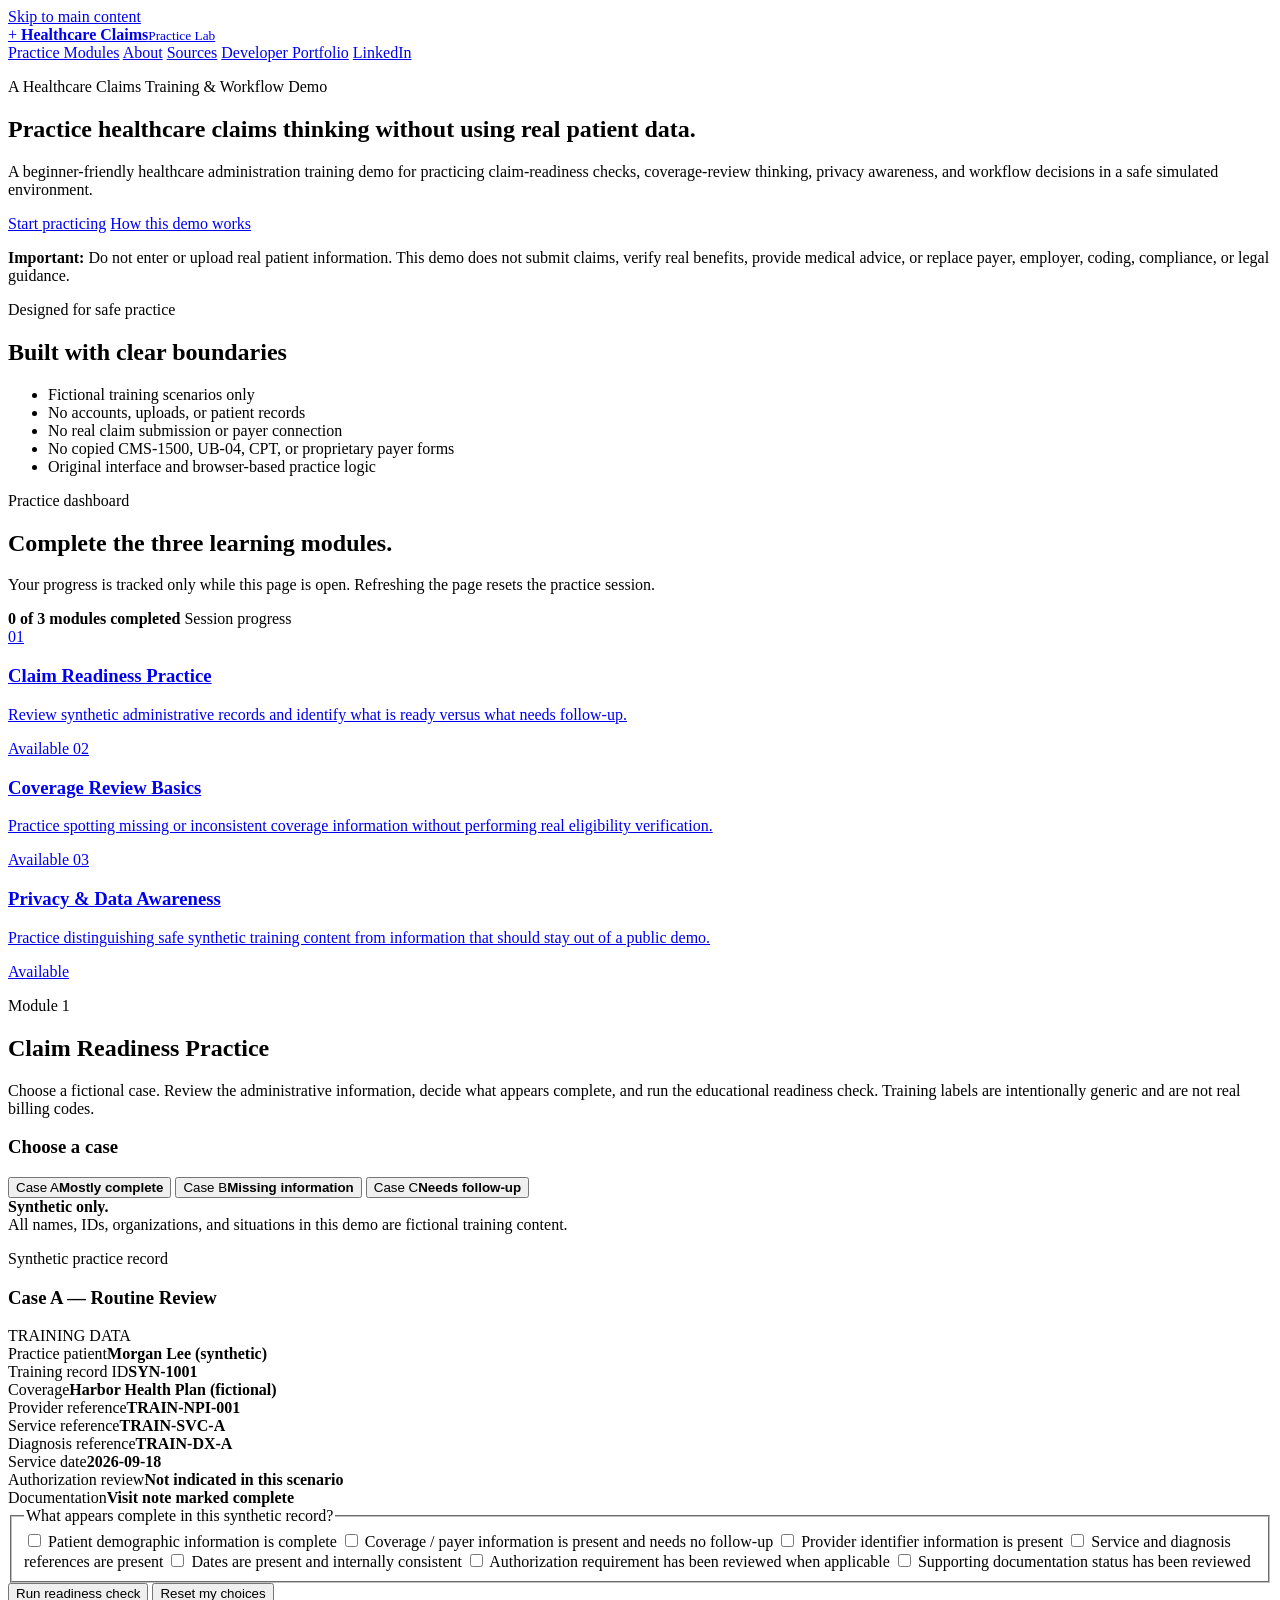
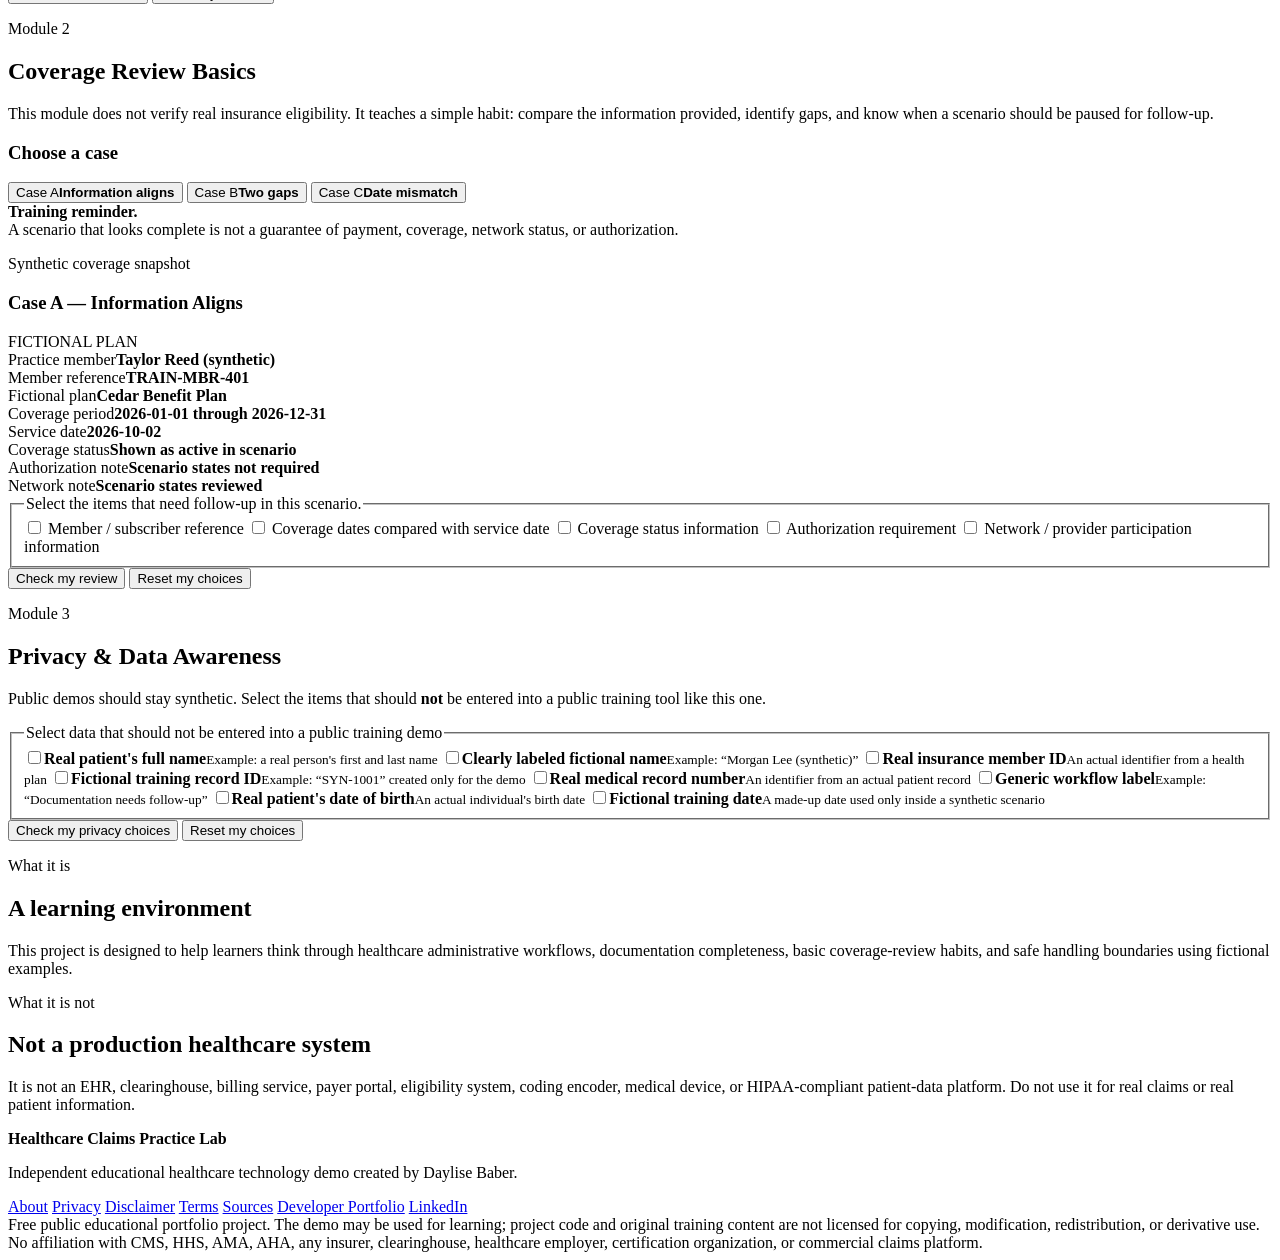
==== index.html @ 4d2dd66a "Add main application interface" ====
<!DOCTYPE html>
<html lang="en">
<head>
  <meta charset="utf-8" />
  <meta name="viewport" content="width=device-width, initial-scale=1" />
  <meta name="description" content="Healthcare Claims Practice Lab is a free healthcare claims training and workflow demo using synthetic practice scenarios only." />
  <meta name="theme-color" content="#164e63" />
  <title>Healthcare Claims Practice Lab</title>
  <link rel="icon" href="assets/favicon.svg" type="image/svg+xml" />
  <link rel="stylesheet" href="styles.css" />
</head>
<body>
  <a class="skip-link" href="#main">Skip to main content</a>
  <header class="site-header">
    <div class="shell header-row">
      <a class="brand" href="index.html" aria-label="Healthcare Claims Practice Lab home">
        <span class="brand-mark" aria-hidden="true">+</span>
        <span><strong>Healthcare Claims</strong><small>Practice Lab</small></span>
      </a>
      <nav class="top-nav" aria-label="Primary navigation">
        <a href="#modules">Practice Modules</a>
        <a href="about.html">About</a>
        <a href="sources.html">Sources</a>
        <a href="https://daylise-developer-portfolio.vercel.app" target="_blank" rel="noopener noreferrer">Developer Portfolio</a>
        <a href="https://www.linkedin.com/in/daylise-baber-458b75322/" target="_blank" rel="noopener noreferrer">LinkedIn</a>
      </nav>
    </div>
  </header>

  <main id="main">
    <section class="hero">
      <div class="shell hero-grid">
        <div>
          <p class="eyebrow">A Healthcare Claims Training &amp; Workflow Demo</p>
          <h1>Practice healthcare claims thinking without using real patient data.</h1>
          <p class="hero-copy">A beginner-friendly healthcare administration training demo for practicing claim-readiness checks, coverage-review thinking, privacy awareness, and workflow decisions in a safe simulated environment.</p>
          <div class="button-row">
            <a class="button primary" href="#modules">Start practicing</a>
            <a class="button secondary" href="about.html">How this demo works</a>
          </div>
          <p class="micro-note"><strong>Important:</strong> Do not enter or upload real patient information. This demo does not submit claims, verify real benefits, provide medical advice, or replace payer, employer, coding, compliance, or legal guidance.</p>
        </div>
        <aside class="hero-card" aria-label="What this demo includes">
          <p class="eyebrow">Designed for safe practice</p>
          <h2>Built with clear boundaries</h2>
          <ul class="check-list">
            <li>Fictional training scenarios only</li>
            <li>No accounts, uploads, or patient records</li>
            <li>No real claim submission or payer connection</li>
            <li>No copied CMS-1500, UB-04, CPT, or proprietary payer forms</li>
            <li>Original interface and browser-based practice logic</li>
          </ul>
        </aside>
      </div>
    </section>

    <section class="section shell" id="modules">
      <div class="section-heading compact-heading">
        <p class="eyebrow">Practice dashboard</p>
        <h2>Complete the three learning modules.</h2>
        <p>Your progress is tracked only while this page is open. Refreshing the page resets the practice session.</p>
      </div>
      <div class="progress-card" aria-live="polite">
        <div>
          <strong id="progress-label">0 of 3 modules completed</strong>
          <span>Session progress</span>
        </div>
        <div class="progress-track" aria-hidden="true"><span id="progress-bar"></span></div>
      </div>
      <div class="module-grid module-nav-grid">
        <a class="module-card module-link" href="#claim-readiness">
          <span class="module-num">01</span>
          <h3>Claim Readiness Practice</h3>
          <p>Review synthetic administrative records and identify what is ready versus what needs follow-up.</p>
          <span class="status-tag">Available</span>
        </a>
        <a class="module-card module-link" href="#coverage-review">
          <span class="module-num">02</span>
          <h3>Coverage Review Basics</h3>
          <p>Practice spotting missing or inconsistent coverage information without performing real eligibility verification.</p>
          <span class="status-tag">Available</span>
        </a>
        <a class="module-card module-link" href="#privacy-awareness">
          <span class="module-num">03</span>
          <h3>Privacy &amp; Data Awareness</h3>
          <p>Practice distinguishing safe synthetic training content from information that should stay out of a public demo.</p>
          <span class="status-tag">Available</span>
        </a>
      </div>
    </section>

    <section class="section alt" id="claim-readiness">
      <div class="shell">
        <div class="section-heading">
          <p class="eyebrow">Module 1</p>
          <h2>Claim Readiness Practice</h2>
          <p>Choose a fictional case. Review the administrative information, decide what appears complete, and run the educational readiness check. Training labels are intentionally generic and are not real billing codes.</p>
        </div>

        <div class="practice-layout">
          <aside class="case-picker" aria-label="Claim readiness practice cases">
            <h3>Choose a case</h3>
            <button class="case-button active" type="button" data-case="caseA"><span>Case A</span><strong>Mostly complete</strong></button>
            <button class="case-button" type="button" data-case="caseB"><span>Case B</span><strong>Missing information</strong></button>
            <button class="case-button" type="button" data-case="caseC"><span>Case C</span><strong>Needs follow-up</strong></button>
            <div class="privacy-note"><strong>Synthetic only.</strong><br />All names, IDs, organizations, and situations in this demo are fictional training content.</div>
          </aside>

          <div class="practice-card">
            <div class="case-heading">
              <div>
                <p class="eyebrow">Synthetic practice record</p>
                <h3 id="case-title">Case A — Routine Review</h3>
              </div>
              <span class="training-badge">TRAINING DATA</span>
            </div>

            <div class="case-summary" id="case-summary"></div>

            <form id="readiness-form" class="readiness-form">
              <fieldset>
                <legend>What appears complete in this synthetic record?</legend>
                <label><input type="checkbox" name="patient" /> Patient demographic information is complete</label>
                <label><input type="checkbox" name="coverage" /> Coverage / payer information is present and needs no follow-up</label>
                <label><input type="checkbox" name="provider" /> Provider identifier information is present</label>
                <label><input type="checkbox" name="service" /> Service and diagnosis references are present</label>
                <label><input type="checkbox" name="dates" /> Dates are present and internally consistent</label>
                <label><input type="checkbox" name="authorization" /> Authorization requirement has been reviewed when applicable</label>
                <label><input type="checkbox" name="documentation" /> Supporting documentation status has been reviewed</label>
              </fieldset>
              <div class="form-actions">
                <button class="button primary" type="submit">Run readiness check</button>
                <button class="text-button" type="button" id="reset-button">Reset my choices</button>
              </div>
            </form>

            <div class="result-panel" id="result-panel" aria-live="polite" tabindex="-1"></div>
          </div>
        </div>
      </div>
    </section>

    <section class="section shell" id="coverage-review">
      <div class="section-heading">
        <p class="eyebrow">Module 2</p>
        <h2>Coverage Review Basics</h2>
        <p>This module does not verify real insurance eligibility. It teaches a simple habit: compare the information provided, identify gaps, and know when a scenario should be paused for follow-up.</p>
      </div>

      <div class="practice-layout">
        <aside class="case-picker" aria-label="Coverage review practice cases">
          <h3>Choose a case</h3>
          <button class="coverage-case-button active" type="button" data-coverage-case="coverageA"><span>Case A</span><strong>Information aligns</strong></button>
          <button class="coverage-case-button" type="button" data-coverage-case="coverageB"><span>Case B</span><strong>Two gaps</strong></button>
          <button class="coverage-case-button" type="button" data-coverage-case="coverageC"><span>Case C</span><strong>Date mismatch</strong></button>
          <div class="privacy-note"><strong>Training reminder.</strong><br />A scenario that looks complete is not a guarantee of payment, coverage, network status, or authorization.</div>
        </aside>

        <div class="practice-card">
          <div class="case-heading">
            <div>
              <p class="eyebrow">Synthetic coverage snapshot</p>
              <h3 id="coverage-title">Case A — Information Aligns</h3>
            </div>
            <span class="training-badge">FICTIONAL PLAN</span>
          </div>
          <div class="case-summary" id="coverage-summary"></div>

          <form id="coverage-form" class="readiness-form">
            <fieldset>
              <legend>Select the items that need follow-up in this scenario.</legend>
              <label><input type="checkbox" name="member" /> Member / subscriber reference</label>
              <label><input type="checkbox" name="dates" /> Coverage dates compared with service date</label>
              <label><input type="checkbox" name="status" /> Coverage status information</label>
              <label><input type="checkbox" name="authorization" /> Authorization requirement</label>
              <label><input type="checkbox" name="network" /> Network / provider participation information</label>
            </fieldset>
            <div class="form-actions">
              <button class="button primary" type="submit">Check my review</button>
              <button class="text-button" type="button" id="coverage-reset-button">Reset my choices</button>
            </div>
          </form>
          <div class="result-panel" id="coverage-result-panel" aria-live="polite" tabindex="-1"></div>
        </div>
      </div>
    </section>

    <section class="section alt" id="privacy-awareness">
      <div class="shell">
        <div class="section-heading">
          <p class="eyebrow">Module 3</p>
          <h2>Privacy &amp; Data Awareness</h2>
          <p>Public demos should stay synthetic. Select the items that should <strong>not</strong> be entered into a public training tool like this one.</p>
        </div>

        <div class="practice-card privacy-practice-card">
          <form id="privacy-form" class="readiness-form">
            <fieldset class="privacy-choice-grid">
              <legend class="sr-only">Select data that should not be entered into a public training demo</legend>
              <label><input type="checkbox" name="realName" /><span><strong>Real patient's full name</strong><small>Example: a real person's first and last name</small></span></label>
              <label><input type="checkbox" name="syntheticName" /><span><strong>Clearly labeled fictional name</strong><small>Example: “Morgan Lee (synthetic)”</small></span></label>
              <label><input type="checkbox" name="realMemberId" /><span><strong>Real insurance member ID</strong><small>An actual identifier from a health plan</small></span></label>
              <label><input type="checkbox" name="trainingId" /><span><strong>Fictional training record ID</strong><small>Example: “SYN-1001” created only for the demo</small></span></label>
              <label><input type="checkbox" name="realMrn" /><span><strong>Real medical record number</strong><small>An identifier from an actual patient record</small></span></label>
              <label><input type="checkbox" name="genericLabel" /><span><strong>Generic workflow label</strong><small>Example: “Documentation needs follow-up”</small></span></label>
              <label><input type="checkbox" name="realDob" /><span><strong>Real patient's date of birth</strong><small>An actual individual's birth date</small></span></label>
              <label><input type="checkbox" name="fictionalDate" /><span><strong>Fictional training date</strong><small>A made-up date used only inside a synthetic scenario</small></span></label>
            </fieldset>
            <div class="form-actions">
              <button class="button primary" type="submit">Check my privacy choices</button>
              <button class="text-button" type="button" id="privacy-reset-button">Reset my choices</button>
            </div>
          </form>
          <div class="result-panel" id="privacy-result-panel" aria-live="polite" tabindex="-1"></div>
        </div>
      </div>
    </section>

    <section class="section shell">
      <div class="boundary-grid">
        <div class="boundary-card">
          <p class="eyebrow">What it is</p>
          <h2>A learning environment</h2>
          <p>This project is designed to help learners think through healthcare administrative workflows, documentation completeness, basic coverage-review habits, and safe handling boundaries using fictional examples.</p>
        </div>
        <div class="boundary-card warning-card">
          <p class="eyebrow">What it is not</p>
          <h2>Not a production healthcare system</h2>
          <p>It is not an EHR, clearinghouse, billing service, payer portal, eligibility system, coding encoder, medical device, or HIPAA-compliant patient-data platform. Do not use it for real claims or real patient information.</p>
        </div>
      </div>
    </section>
  </main>

  <footer class="site-footer">
    <div class="shell footer-grid">
      <div><strong>Healthcare Claims Practice Lab</strong><p>Independent educational healthcare technology demo created by Daylise Baber.</p></div>
      <nav aria-label="Footer navigation">
        <a href="about.html">About</a>
        <a href="privacy.html">Privacy</a>
        <a href="disclaimer.html">Disclaimer</a>
        <a href="terms.html">Terms</a>
        <a href="sources.html">Sources</a>
        <a href="https://daylise-developer-portfolio.vercel.app" target="_blank" rel="noopener noreferrer">Developer Portfolio</a>
        <a href="https://www.linkedin.com/in/daylise-baber-458b75322/" target="_blank" rel="noopener noreferrer">LinkedIn</a>
      </nav>
    </div>
    <div class="shell footer-note">Free public educational portfolio project. The demo may be used for learning; project code and original training content are not licensed for copying, modification, redistribution, or derivative use. No affiliation with CMS, HHS, AMA, AHA, any insurer, clearinghouse, healthcare employer, certification organization, or commercial claims platform.</div>
  </footer>

  <script src="app.js" defer></script>
</body>
</html>
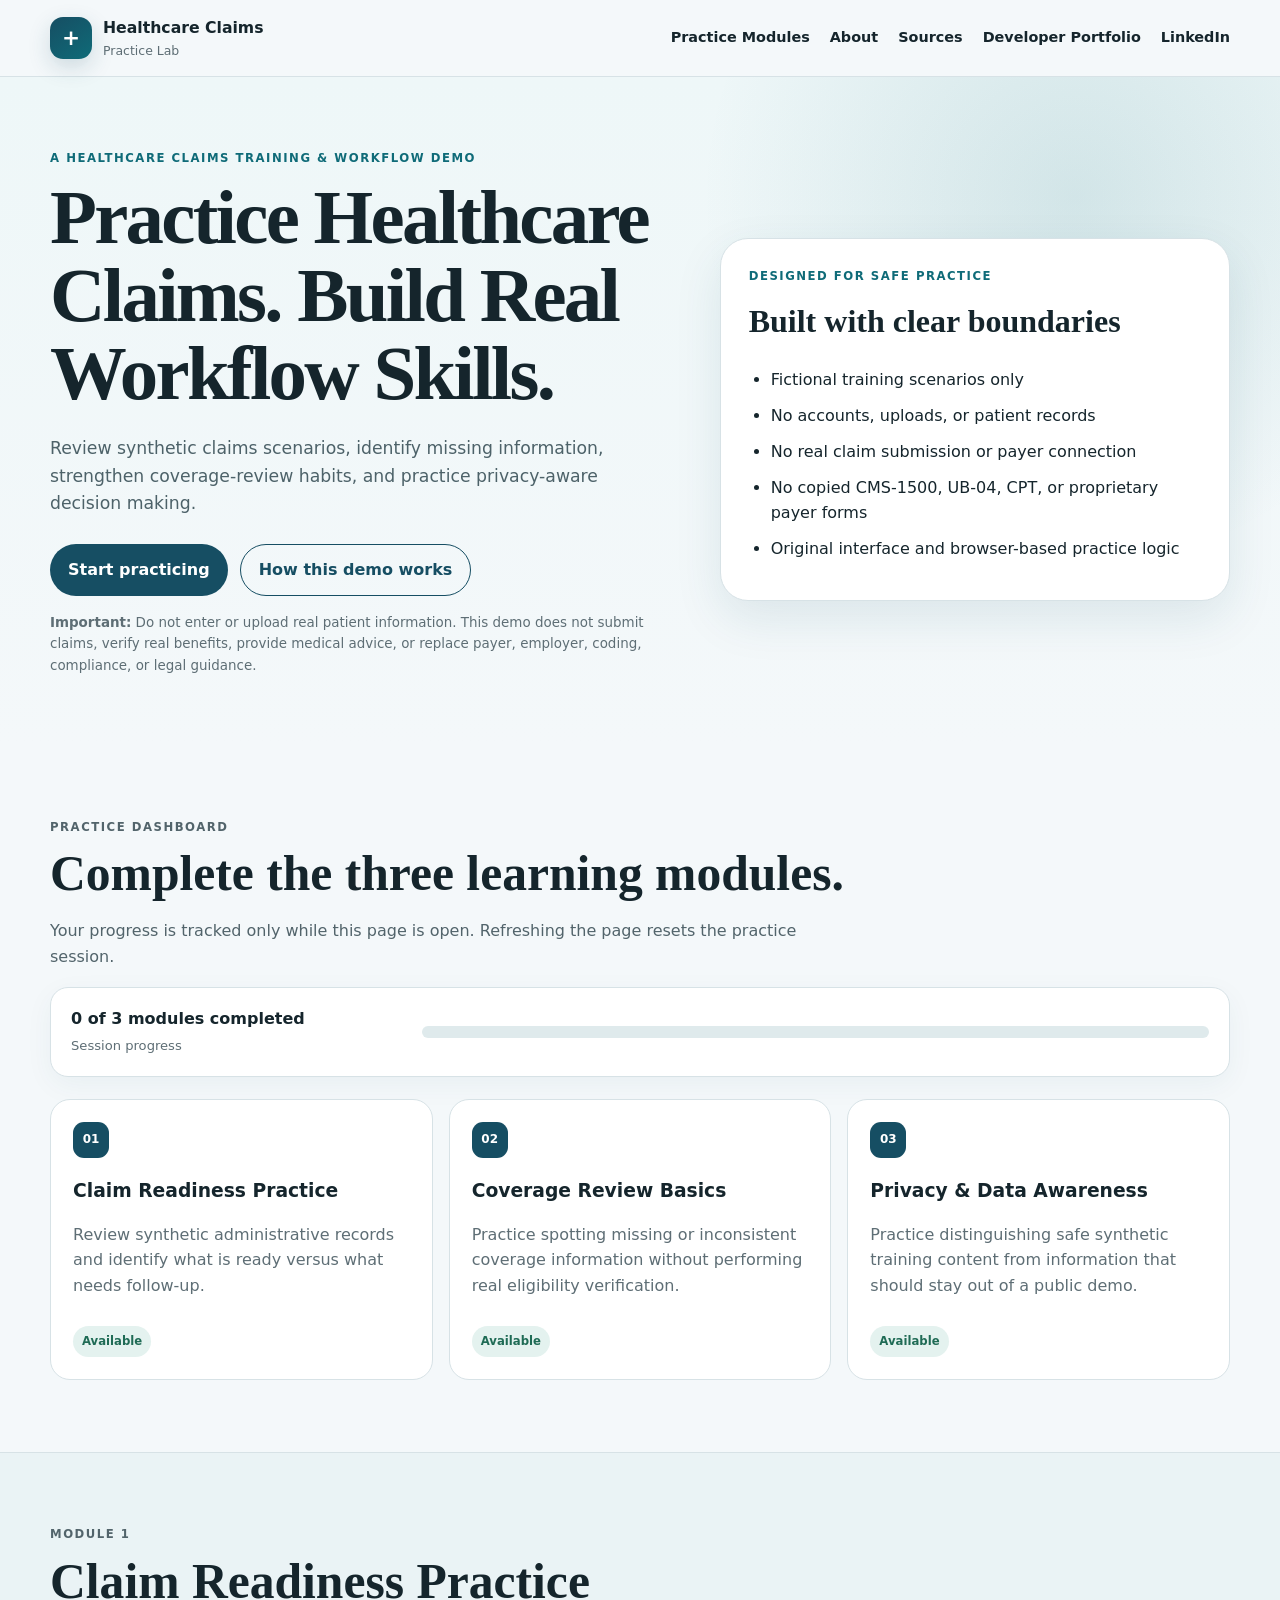
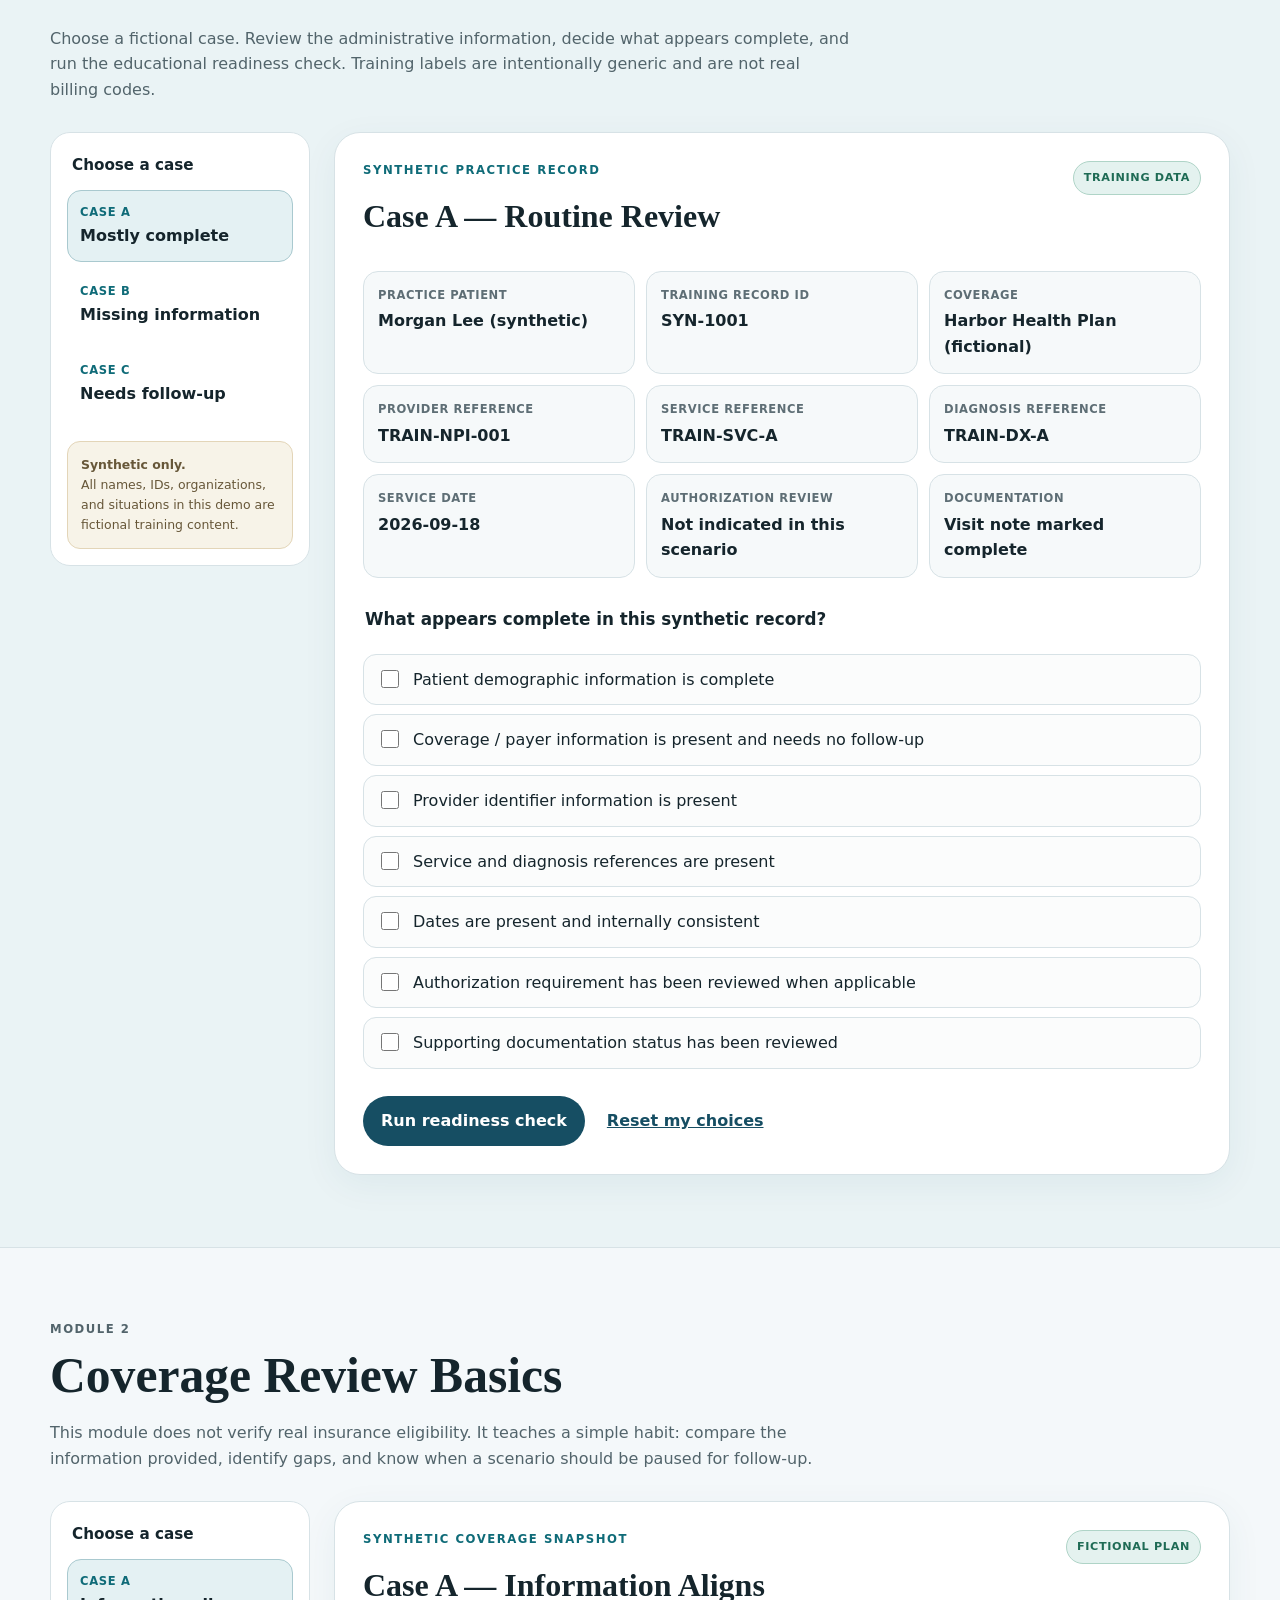
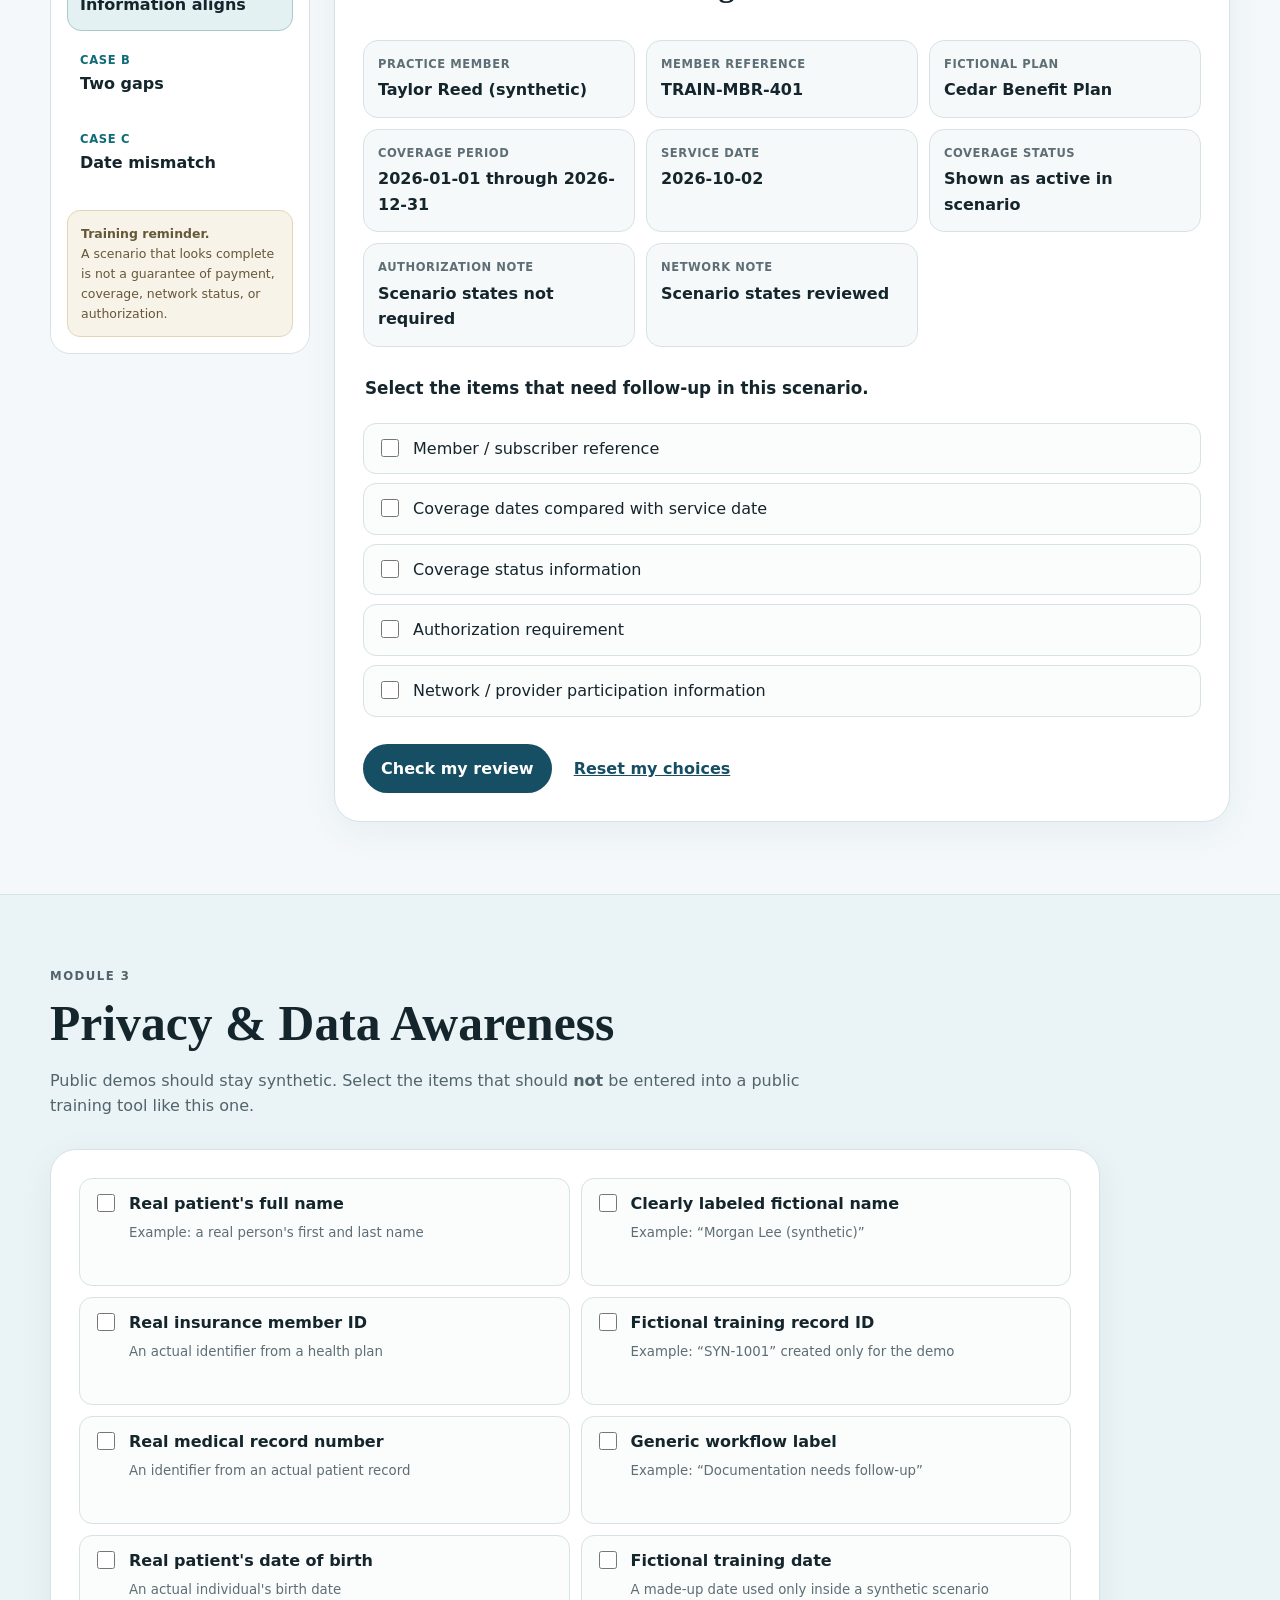
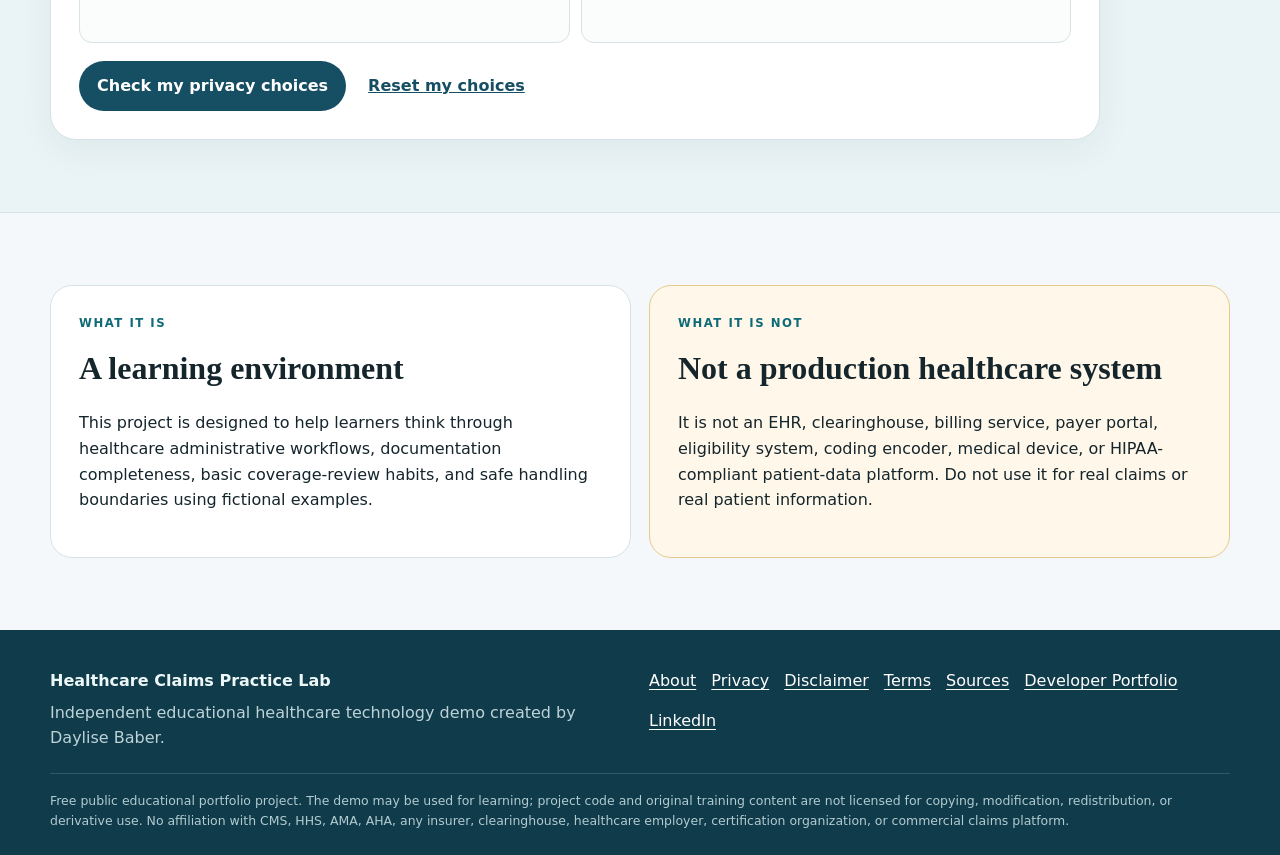
==== commit 1ca1d2e6: "Refresh homepage headline and hero copy" ====
--- a/index.html
+++ b/index.html
@@ -3,7 +3,7 @@
 <head>
   <meta charset="utf-8" />
   <meta name="viewport" content="width=device-width, initial-scale=1" />
-  <meta name="description" content="Healthcare Claims Practice Lab is a free healthcare claims training and workflow demo using synthetic practice scenarios only." />
+  <meta name="description" content="Healthcare Claims Practice Lab is a free healthcare claims training and workflow demo where learners review synthetic scenarios, identify missing information, strengthen coverage-review habits, and practice privacy-aware workflow decisions." />
   <meta name="theme-color" content="#164e63" />
   <title>Healthcare Claims Practice Lab</title>
   <link rel="icon" href="assets/favicon.svg" type="image/svg+xml" />
@@ -32,8 +32,8 @@
       <div class="shell hero-grid">
         <div>
           <p class="eyebrow">A Healthcare Claims Training &amp; Workflow Demo</p>
-          <h1>Practice healthcare claims thinking without using real patient data.</h1>
-          <p class="hero-copy">A beginner-friendly healthcare administration training demo for practicing claim-readiness checks, coverage-review thinking, privacy awareness, and workflow decisions in a safe simulated environment.</p>
+          <h1>Practice Healthcare Claims. Build Real Workflow Skills.</h1>
+          <p class="hero-copy">Review synthetic claims scenarios, identify missing information, strengthen coverage-review habits, and practice privacy-aware decision making.</p>
           <div class="button-row">
             <a class="button primary" href="#modules">Start practicing</a>
             <a class="button secondary" href="about.html">How this demo works</a>
--- a/styles.css
+++ b/styles.css
@@ -0,0 +1,271 @@
+:root {
+  --bg: #f4f8fa;
+  --surface: #ffffff;
+  --surface-soft: #edf6f7;
+  --ink: #15252c;
+  --muted: #5e6e75;
+  --line: #d7e2e6;
+  --primary: #164e63;
+  --primary-2: #0f6b78;
+  --accent: #b98738;
+  --success: #1f6b55;
+  --warning: #8a5a16;
+  --danger: #8b3e3e;
+  --radius: 22px;
+  --shadow: 0 18px 48px rgba(22, 78, 99, 0.10);
+  --max: 1180px;
+}
+
+* { box-sizing: border-box; }
+html { scroll-behavior: smooth; }
+body {
+  margin: 0;
+  background: var(--bg);
+  color: var(--ink);
+  font-family: Inter, ui-sans-serif, system-ui, -apple-system, BlinkMacSystemFont, "Segoe UI", sans-serif;
+  line-height: 1.6;
+}
+a { color: var(--primary); text-underline-offset: 3px; }
+button, input { font: inherit; }
+button { cursor: pointer; }
+img { max-width: 100%; }
+
+.shell { width: min(calc(100% - 36px), var(--max)); margin-inline: auto; }
+.skip-link { position: absolute; left: -9999px; top: 0; }
+.skip-link:focus {
+  left: 12px; top: 12px; z-index: 1000;
+  background: #fff; color: var(--ink); padding: 10px 14px;
+  border: 2px solid var(--primary); border-radius: 10px;
+}
+
+.site-header {
+  position: sticky; top: 0; z-index: 50;
+  background: rgba(244, 248, 250, 0.95);
+  backdrop-filter: blur(12px);
+  border-bottom: 1px solid var(--line);
+}
+.header-row {
+  min-height: 76px; display: flex; align-items: center;
+  justify-content: space-between; gap: 24px;
+}
+.brand { display: inline-flex; align-items: center; gap: 11px; text-decoration: none; color: var(--ink); }
+.brand strong { display: block; font-size: .98rem; }
+.brand small { display: block; color: var(--muted); font-size: .78rem; }
+.brand-mark {
+  width: 42px; height: 42px; border-radius: 13px;
+  display: grid; place-items: center;
+  background: linear-gradient(145deg, var(--primary), var(--primary-2));
+  color: #fff; font-weight: 900; font-size: 1.35rem;
+  box-shadow: 0 8px 22px rgba(22, 78, 99, .18);
+}
+.top-nav { display: flex; gap: 20px; align-items: center; }
+.top-nav a { color: var(--ink); text-decoration: none; font-weight: 750; font-size: .9rem; }
+.top-nav a:hover, .top-nav a[aria-current="page"] { color: var(--primary); text-decoration: underline; }
+
+.hero {
+  padding: 72px 0 56px;
+  background:
+    radial-gradient(circle at 84% 18%, rgba(15, 107, 120, .13), transparent 31%),
+    linear-gradient(180deg, #eef7f8 0%, var(--bg) 100%);
+}
+.hero-grid { display: grid; grid-template-columns: 1.1fr .9fr; gap: 46px; align-items: center; }
+.eyebrow {
+  margin: 0 0 11px; text-transform: uppercase; letter-spacing: .13em;
+  font-size: .73rem; font-weight: 900; color: var(--primary-2);
+}
+.hero h1, .page-main h1 {
+  font-family: Georgia, "Times New Roman", serif;
+  letter-spacing: -.035em; line-height: 1.02;
+}
+.hero h1 { margin: .08em 0 .28em; font-size: clamp(2.7rem, 6vw, 5.35rem); max-width: 900px; }
+.page-main h1 { margin: .08em 0 .35em; font-size: clamp(2.35rem, 5vw, 4rem); }
+.hero-copy, .lead { color: #4d6269; font-size: 1.08rem; max-width: 760px; }
+.button-row { display: flex; gap: 12px; flex-wrap: wrap; margin: 26px 0 16px; }
+.button {
+  border: 0; border-radius: 999px; padding: 12px 18px;
+  min-height: 46px; display: inline-flex; align-items: center;
+  justify-content: center; text-decoration: none; font-weight: 850;
+}
+.button.primary { background: var(--primary); color: #fff; }
+.button.primary:hover { background: #103d4d; }
+.button.secondary { background: transparent; color: var(--primary); border: 1px solid var(--primary); }
+.button.secondary:hover { background: #e8f1f3; }
+.micro-note { max-width: 780px; color: var(--muted); font-size: .84rem; }
+.hero-card {
+  background: var(--surface); border: 1px solid var(--line);
+  border-radius: 28px; padding: 28px; box-shadow: var(--shadow);
+}
+.hero-card h2 { font-family: Georgia, "Times New Roman", serif; margin: .15em 0 .6em; font-size: 2rem; }
+.check-list { padding-left: 22px; margin-bottom: 0; }
+.check-list li { margin: .65em 0; }
+
+.section { padding: 72px 0; }
+.section.alt { background: #eaf3f5; border-block: 1px solid var(--line); }
+.section-heading { max-width: 800px; margin-bottom: 30px; }
+.section-heading h2, .boundary-card h2, .prose-page h2 {
+  font-family: Georgia, "Times New Roman", serif;
+}
+.section-heading h2 { font-size: clamp(2rem, 4vw, 3.1rem); margin: .12em 0 .35em; line-height: 1.08; }
+.section-heading p { color: #52646b; }
+
+.practice-layout { display: grid; grid-template-columns: 260px minmax(0, 1fr); gap: 24px; align-items: start; }
+.case-picker {
+  position: sticky; top: 100px; background: var(--surface);
+  border: 1px solid var(--line); border-radius: 20px; padding: 16px;
+}
+.case-picker h3 { margin: 4px 5px 12px; font-size: .95rem; }
+.case-button {
+  width: 100%; text-align: left; border: 1px solid transparent;
+  border-radius: 14px; background: transparent; padding: 12px;
+  color: var(--ink); margin-bottom: 7px;
+}
+.case-button span { display: block; color: var(--primary-2); font-size: .72rem; font-weight: 900; text-transform: uppercase; letter-spacing: .06em; }
+.case-button strong { display: block; margin-top: 2px; }
+.case-button:hover { background: var(--surface-soft); }
+.case-button.active { background: #e4f1f3; border-color: #a9c9cf; }
+.privacy-note {
+  margin-top: 14px; padding: 13px; border-radius: 13px;
+  background: #f7f3e8; border: 1px solid #e3d5b8;
+  color: #675739; font-size: .78rem;
+}
+.practice-card {
+  background: var(--surface); border: 1px solid var(--line);
+  border-radius: 26px; padding: 28px; box-shadow: 0 10px 36px rgba(22, 78, 99, .06);
+}
+.case-heading { display: flex; align-items: flex-start; justify-content: space-between; gap: 16px; }
+.case-heading h3 { font-family: Georgia, "Times New Roman", serif; font-size: 2rem; margin: .1em 0 .2em; }
+.training-badge {
+  white-space: nowrap; background: #e4f2ef; color: var(--success);
+  border: 1px solid #afd4c7; border-radius: 999px; padding: 7px 10px;
+  font-size: .7rem; font-weight: 900; letter-spacing: .06em;
+}
+.case-summary {
+  display: grid; grid-template-columns: repeat(3, minmax(0, 1fr));
+  gap: 11px; margin: 22px 0 28px;
+}
+.summary-item { background: #f6f9fa; border: 1px solid var(--line); border-radius: 15px; padding: 14px; min-width: 0; }
+.summary-item span { display: block; color: var(--muted); font-size: .72rem; text-transform: uppercase; letter-spacing: .05em; font-weight: 800; }
+.summary-item strong { display: block; margin-top: 4px; overflow-wrap: anywhere; }
+.summary-item.attention { background: #fff8ea; border-color: #e6c98d; }
+.summary-item.issue { background: #fff1f1; border-color: #e2b6b6; }
+
+.readiness-form fieldset { border: 0; padding: 0; margin: 0; }
+.readiness-form legend { font-weight: 900; font-size: 1.05rem; margin-bottom: 12px; }
+.readiness-form label {
+  display: flex; gap: 11px; align-items: flex-start;
+  padding: 12px 13px; border: 1px solid var(--line); border-radius: 13px;
+  margin: 9px 0; background: #fbfcfc;
+}
+.readiness-form label:hover { background: #f3f8f9; }
+.readiness-form input { width: 18px; height: 18px; margin-top: 3px; accent-color: var(--primary); flex: 0 0 auto; }
+.form-actions { display: flex; align-items: center; gap: 12px; flex-wrap: wrap; margin-top: 18px; }
+.text-button { border: 0; background: transparent; color: var(--primary); font-weight: 800; padding: 10px; text-decoration: underline; }
+.result-panel { display: none; margin-top: 24px; border-radius: 18px; padding: 20px; border: 1px solid var(--line); }
+.result-panel.show { display: block; }
+.result-panel.success { background: #edf8f4; border-color: #b7dacc; }
+.result-panel.warning { background: #fff8ea; border-color: #e6c98d; }
+.result-panel h4 { margin: 0 0 8px; font-size: 1.15rem; }
+.result-panel p { margin: .45em 0; }
+.result-list { margin: 12px 0 0; padding-left: 20px; }
+.result-list li { margin: .45em 0; }
+.score-row { display: flex; gap: 10px; align-items: center; flex-wrap: wrap; margin-bottom: 11px; }
+.score-pill { display: inline-flex; border-radius: 999px; padding: 6px 10px; background: #fff; border: 1px solid var(--line); font-weight: 900; font-size: .8rem; }
+
+.module-grid { display: grid; grid-template-columns: repeat(3, 1fr); gap: 16px; }
+.module-card { background: var(--surface); border: 1px solid var(--line); border-radius: 20px; padding: 22px; min-height: 230px; }
+.module-card.featured { border-color: #a9c9cf; box-shadow: var(--shadow); }
+.module-num { display: inline-grid; place-items: center; width: 36px; height: 36px; border-radius: 11px; background: var(--primary); color: #fff; font-size: .75rem; font-weight: 900; }
+.module-card h3 { margin: 18px 0 8px; }
+.module-card p { color: var(--muted); }
+.status-tag { display: inline-flex; margin-top: 12px; border-radius: 999px; background: #e4f2ef; color: var(--success); padding: 6px 9px; font-size: .73rem; font-weight: 900; }
+.status-tag.muted { background: #eef1f2; color: #69767b; }
+
+.boundary-grid { display: grid; grid-template-columns: repeat(2, 1fr); gap: 18px; }
+.boundary-card { background: var(--surface); border: 1px solid var(--line); border-radius: 22px; padding: 28px; }
+.boundary-card h2 { margin: .2em 0 .45em; font-size: 2rem; }
+.warning-card { background: #fff8ea; border-color: #e5c98f; }
+
+.site-footer { background: #103b4a; color: #edf7f8; padding: 38px 0 24px; }
+.footer-grid { display: flex; justify-content: space-between; gap: 28px; }
+.footer-grid p { color: #bdd3d8; margin: .4em 0 0; max-width: 600px; }
+.footer-grid nav { display: flex; flex-wrap: wrap; gap: 15px; align-content: flex-start; }
+.footer-grid a { color: #fff; }
+.footer-note { margin-top: 22px; border-top: 1px solid rgba(255,255,255,.14); padding-top: 17px; color: #b2cbd1; font-size: .78rem; }
+
+.page-main { padding: 68px 0 90px; }
+.prose-page { max-width: 900px; }
+.prose-page p, .prose-page li { color: #465b63; }
+.prose-page h2 { margin-top: 2em; font-size: 1.65rem; }
+.notice { margin: 24px 0; padding: 17px 19px; border-radius: 15px; background: #e9f4f5; border-left: 4px solid var(--primary); }
+.notice.warning { background: #fff5df; border-left-color: var(--accent); }
+.source-list { padding-left: 22px; }
+.source-list li { margin: 1.2em 0; }
+
+:focus-visible { outline: 3px solid var(--accent); outline-offset: 3px; }
+
+@media (max-width: 900px) {
+  .hero-grid, .practice-layout, .boundary-grid { grid-template-columns: 1fr; }
+  .case-picker { position: static; }
+  .case-summary { grid-template-columns: repeat(2, minmax(0, 1fr)); }
+  .module-grid { grid-template-columns: 1fr; }
+}
+@media (max-width: 640px) {
+  .shell { width: min(calc(100% - 24px), var(--max)); }
+  .header-row { display: grid; grid-template-columns: 1fr; gap: 8px; padding: 12px 0; }
+  .top-nav { overflow-x: auto; white-space: nowrap; padding-bottom: 4px; }
+  .hero { padding-top: 46px; }
+  .hero h1 { font-size: clamp(2.45rem, 13vw, 3.7rem); }
+  .button-row .button { width: 100%; }
+  .practice-card { padding: 20px; }
+  .case-heading { display: block; }
+  .training-badge { display: inline-flex; margin-top: 8px; }
+  .case-summary { grid-template-columns: 1fr; }
+  .form-actions { align-items: stretch; }
+  .form-actions .button, .form-actions .text-button { width: 100%; }
+  .footer-grid { flex-direction: column; }
+  .footer-grid nav { flex-direction: column; }
+}
+@media (prefers-reduced-motion: reduce) {
+  html { scroll-behavior: auto; }
+  *, *::before, *::after { animation-duration: .01ms !important; transition-duration: .01ms !important; }
+}
+
+/* Version 2 learning dashboard and added modules */
+.compact-heading { margin-bottom: 18px; }
+.progress-card {
+  display: grid; grid-template-columns: minmax(220px, .42fr) 1fr;
+  gap: 20px; align-items: center; background: var(--surface);
+  border: 1px solid var(--line); border-radius: 18px; padding: 18px 20px;
+  margin-bottom: 22px; box-shadow: 0 8px 28px rgba(22, 78, 99, .05);
+}
+.progress-card strong { display: block; }
+.progress-card span { color: var(--muted); font-size: .82rem; }
+.progress-track { height: 12px; border-radius: 999px; background: #dfeaec; overflow: hidden; }
+.progress-track span { display: block; width: 0; height: 100%; background: linear-gradient(90deg, var(--primary), var(--primary-2)); transition: width .25s ease; }
+.module-nav-grid { margin-top: 0; }
+.module-link { color: var(--ink); text-decoration: none; transition: transform .15s ease, box-shadow .15s ease; }
+.module-link:hover { transform: translateY(-2px); box-shadow: var(--shadow); }
+.module-link:focus-visible { outline-offset: 5px; }
+.coverage-case-button {
+  width: 100%; text-align: left; border: 1px solid transparent;
+  border-radius: 14px; background: transparent; padding: 12px;
+  color: var(--ink); margin-bottom: 7px;
+}
+.coverage-case-button span { display: block; color: var(--primary-2); font-size: .72rem; font-weight: 900; text-transform: uppercase; letter-spacing: .06em; }
+.coverage-case-button strong { display: block; margin-top: 2px; }
+.coverage-case-button:hover { background: var(--surface-soft); }
+.coverage-case-button.active { background: #e4f1f3; border-color: #a9c9cf; }
+.privacy-practice-card { max-width: 1050px; }
+.privacy-choice-grid { display: grid; grid-template-columns: repeat(2, minmax(0, 1fr)); gap: 11px; }
+.privacy-choice-grid label { margin: 0; min-height: 108px; }
+.privacy-choice-grid label span { display: block; }
+.privacy-choice-grid small { display: block; margin-top: 5px; color: var(--muted); }
+.sr-only {
+  position: absolute !important; width: 1px !important; height: 1px !important;
+  padding: 0 !important; margin: -1px !important; overflow: hidden !important;
+  clip: rect(0, 0, 0, 0) !important; white-space: nowrap !important; border: 0 !important;
+}
+@media (max-width: 900px) {
+  .progress-card { grid-template-columns: 1fr; }
+  .privacy-choice-grid { grid-template-columns: 1fr; }
+}
